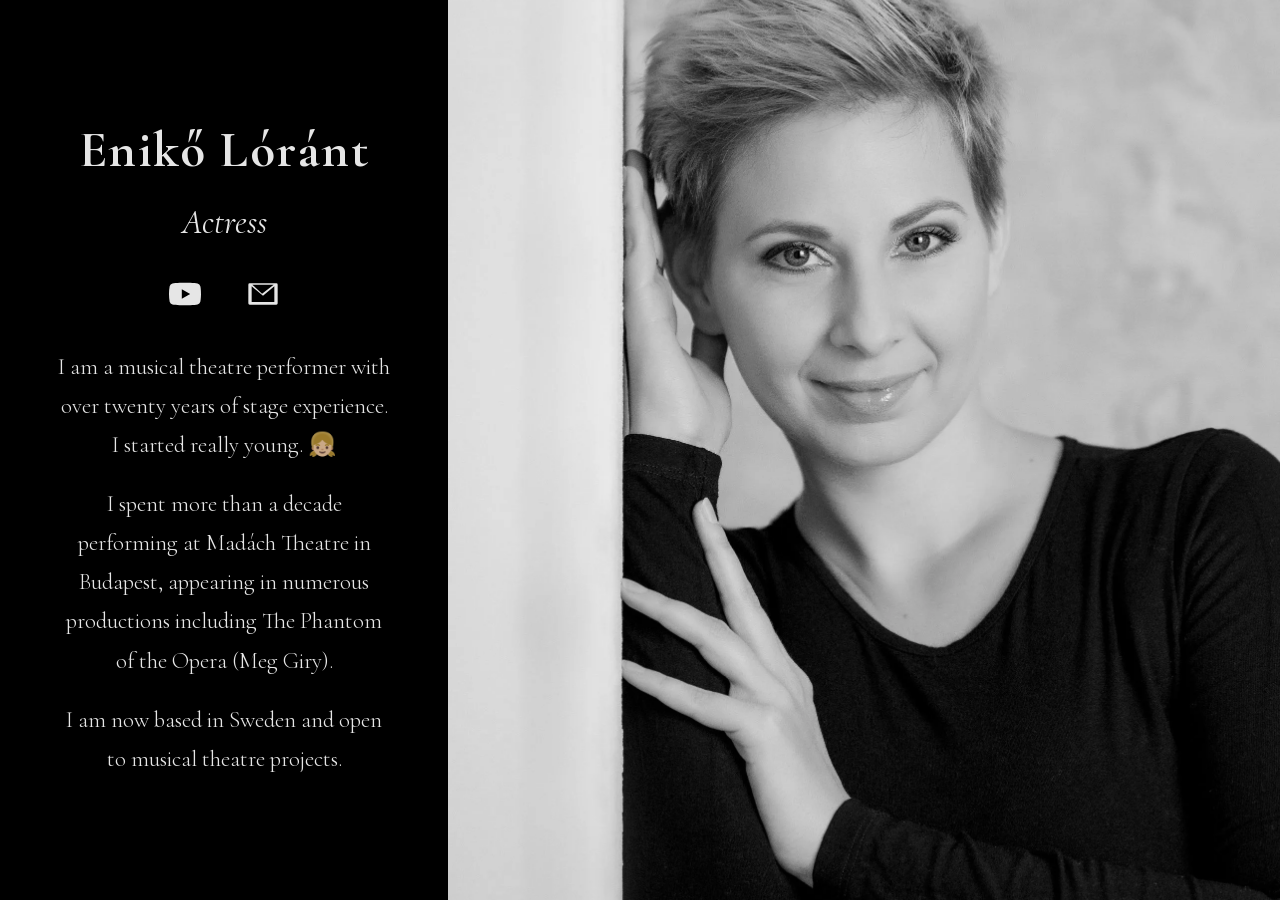
==== src/index.html @ e05549c2 "chore: initial commit" ====
<!DOCTYPE html>
<html lang="en">
<head>
  <meta charset="UTF-8">
  <meta name="viewport" content="width=device-width, initial-scale=1.0">
  <title>Enikő Lóránt — Actress</title>
  <meta name="description" content="Enikő Lóránt is a musical theatre performer with over twenty years of stage experience, now based in Sweden.">
  <meta property="og:title" content="Enikő Lóránt — Actress">
  <meta property="og:description" content="Musical theatre performer with over twenty years of stage experience, now based in Sweden.">
  <meta property="og:image" content="https://enikolorant.com/images/og.png">
  <meta property="og:url" content="https://enikolorant.com/">
  <meta property="og:type" content="website">
  <meta name="twitter:card" content="summary_large_image">
  <meta name="theme-color" content="#000000">
  <link rel="canonical" href="https://enikolorant.com/">
  <link rel="icon" type="image/png" sizes="32x32" href="favicon-32.png">
  <link rel="icon" type="image/png" sizes="16x16" href="favicon-16.png">
  <link rel="apple-touch-icon" href="apple-touch-icon.png">
  <link rel="preload" href="images/portrait.webp" as="image" type="image/webp">
  <link rel="preload" href="fonts/cormorant-garamond.woff2" as="font" type="font/woff2" crossorigin>
  <link rel="preload" href="fonts/cormorant-garamond-italic.woff2" as="font" type="font/woff2" crossorigin>
  <link rel="stylesheet" href="styles/main.css">
</head>
<body>
  <main class="page">
    <section class="panel-right">
      <img src="images/portrait.webp" alt="Enikő Lóránt — portrait photograph" width="1669" height="2500">
    </section>

    <section class="panel-left">
      <h1 class="name">Enikő Lóránt</h1>
      <p class="title">Actress</p>

      <nav class="social-links" aria-label="Social links">
        <a href="https://www.youtube.com/watch?v=s2dcuFRDiwc" target="_blank" rel="noopener" aria-label="YouTube">
          <svg viewBox="0 0 24 24" aria-hidden="true">
            <path d="M23.5 6.2a3 3 0 0 0-2.1-2.1C19.5 3.5 12 3.5 12 3.5s-7.5 0-9.4.6A3 3 0 0 0 .5 6.2 31.4 31.4 0 0 0 0 12a31.4 31.4 0 0 0 .5 5.8 3 3 0 0 0 2.1 2.1c1.9.6 9.4.6 9.4.6s7.5 0 9.4-.6a3 3 0 0 0 2.1-2.1c.5-1.9.5-5.8.5-5.8s0-3.9-.5-5.8ZM9.6 15.5V8.5l6.3 3.5-6.3 3.5Z"/>
          </svg>
        </a>
        <a href="mailto:lorant.eniko@gmail.com" aria-label="Email">
          <svg viewBox="0 0 24 24" aria-hidden="true">
            <path d="M2 4h20a1 1 0 0 1 1 1v14a1 1 0 0 1-1 1H2a1 1 0 0 1-1-1V5a1 1 0 0 1 1-1Zm10 9.3L3.5 6.2V18h17V6.2L12 13.3Zm-.7-1.5L20 5H4l7.3 6.8Z"/>
          </svg>
        </a>
      </nav>

      <div class="bio">
        <p>I am a musical theatre performer with over twenty years of stage experience. I started really young. &#x1F467;&#x1F3FC;</p>
        <p>I spent more than a decade performing at Madách Theatre in Budapest, appearing in numerous productions including The Phantom of the Opera (Meg Giry).</p>
        <p>I am now based in Sweden and open to musical theatre projects.</p>
      </div>
    </section>
  </main>
</body>
</html>
---- src/styles/main.css ----
@font-face {
  font-family: 'Cormorant Garamond';
  font-style: normal;
  font-weight: 300 700;
  font-display: swap;
  src: url('../fonts/cormorant-garamond.woff2') format('woff2');
}

@font-face {
  font-family: 'Cormorant Garamond';
  font-style: italic;
  font-weight: 400;
  font-display: swap;
  src: url('../fonts/cormorant-garamond-italic.woff2') format('woff2');
}

*,
*::before,
*::after {
  margin: 0;
  padding: 0;
  box-sizing: border-box;
}

:root {
  --color-bg: #000;
  --color-text: rgba(255, 255, 255, 0.9);
  --font-family: 'Cormorant Garamond', Georgia, 'Times New Roman', serif;
}

html, body {
  height: 100%;
  scrollbar-width: none;
}

::-webkit-scrollbar {
  display: none;
}

body {
  font-family: var(--font-family);
  color: var(--color-text);
  background: var(--color-bg);
  -webkit-font-smoothing: antialiased;
  overflow: hidden;
}

@keyframes fadeIn {
  from { opacity: 0; }
  to { opacity: 1; }
}

@media (prefers-reduced-motion: reduce) {
  .page {
    animation: none;
  }
}

.page {
  display: flex;
  flex-direction: column;
  height: 100vh;
  height: 100dvh;
  animation: fadeIn 2s ease;
}

/* Left panel */
.panel-left {
  padding: 56px 36px 96px;
  display: flex;
  flex-direction: column;
  align-items: center;
  text-align: center;
  overflow-y: auto;
  background: var(--color-bg);
}

.name {
  font-size: 51px;
  font-weight: 700;
  letter-spacing: 0.03em;
  line-height: 1.15;
}

.title {
  margin-top: 17px;
  font-size: 34px;
  font-weight: 300;
  font-style: italic;
  line-height: 1.5;
  color: var(--color-text);
}

.social-links {
  margin-top: 11px;
  display: flex;
  gap: 8px;
}

.social-links a {
  display: flex;
  align-items: center;
  justify-content: center;
  padding: 19px;
  color: var(--color-text);
  text-decoration: none;
  transition: opacity 0.2s;
}

.social-links a:hover {
  opacity: 0.8;
}

.social-links svg {
  width: 32px;
  height: 32px;
  fill: currentColor;
}

.bio {
  margin-top: 19px;
  font-size: 23px;
  font-weight: 300;
  line-height: 1.7;
}

.bio p + p {
  margin-top: 20px;
}

/* Right panel — photo */
.panel-right {
  flex: none;
  height: 50vh;
  height: 50dvh;
  overflow: hidden;
}

.panel-right img {
  width: 100%;
  height: 100%;
  object-fit: cover;
  object-position: 50% 41%;
  display: block;
}

/* Desktop */
@media (min-width: 1024px) {
  body {
    overflow: hidden;
  }

  .page {
    flex-direction: row-reverse;
    height: 100vh;
    height: 100dvh;
  }

  .panel-left {
    width: 35%;
    padding: 56px;
    justify-content: center;
    overflow-y: auto;
  }

  .panel-right {
    flex: 1;
    height: 100%;
  }
}

/* Mobile — scrollable */
@media (max-width: 1023px) {
  body {
    overflow: auto;
  }

  .page {
    height: auto;
    min-height: 100vh;
    min-height: 100dvh;
  }
}
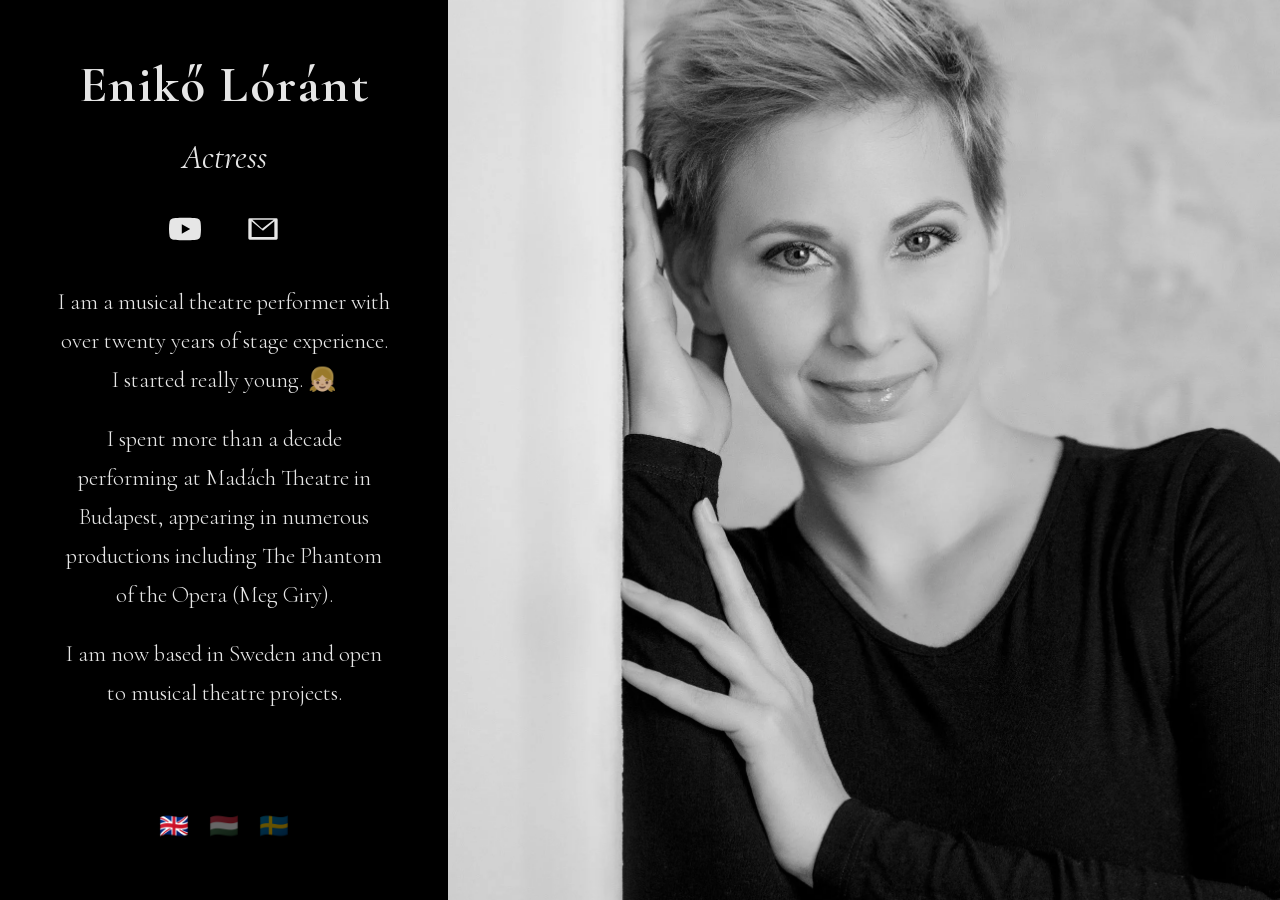
==== commit 85c0519a: "feat: add languages" ====
--- a/src/index.html
+++ b/src/index.html
@@ -1,5 +1,5 @@
 <!DOCTYPE html>
-<html lang="en">
+<html lang="en-GB" data-lang="en">
 <head>
   <meta charset="UTF-8">
   <meta name="viewport" content="width=device-width, initial-scale=1.0">
@@ -11,6 +11,9 @@
   <meta property="og:url" content="https://enikolorant.com/">
   <meta property="og:type" content="website">
   <meta name="twitter:card" content="summary_large_image">
+  <meta name="twitter:title" content="Enikő Lóránt — Actress">
+  <meta name="twitter:description" content="Musical theatre performer with over twenty years of stage experience, now based in Sweden.">
+  <meta name="twitter:image" content="https://enikolorant.com/images/og.png">
   <meta name="theme-color" content="#000000">
   <link rel="canonical" href="https://enikolorant.com/">
   <link rel="icon" type="image/png" sizes="32x32" href="favicon-32.png">
@@ -29,7 +32,9 @@
 
     <section class="panel-left">
       <h1 class="name">Enikő Lóránt</h1>
-      <p class="title">Actress</p>
+      <p class="title t" lang="en">Actress</p>
+      <p class="title t" lang="hu">Színésznő</p>
+      <p class="title t" lang="sv">Skådespelerska</p>
 
       <nav class="social-links" aria-label="Social links">
         <a href="https://www.youtube.com/watch?v=s2dcuFRDiwc" target="_blank" rel="noopener" aria-label="YouTube">
@@ -45,11 +50,65 @@
       </nav>
 
       <div class="bio">
-        <p>I am a musical theatre performer with over twenty years of stage experience. I started really young. &#x1F467;&#x1F3FC;</p>
-        <p>I spent more than a decade performing at Madách Theatre in Budapest, appearing in numerous productions including The Phantom of the Opera (Meg Giry).</p>
-        <p>I am now based in Sweden and open to musical theatre projects.</p>
+        <div class="t" lang="en">
+          <p>I am a musical theatre performer with over twenty years of stage experience. I started really young. &#x1F467;&#x1F3FC;</p>
+          <p>I spent more than a decade performing at Madách Theatre in Budapest, appearing in numerous productions including The Phantom of the Opera (Meg Giry).</p>
+          <p>I am now based in Sweden and open to musical theatre projects.</p>
+        </div>
+        <div class="t" lang="hu">
+          <p>Musical színésznő vagyok, több mint húsz év színpadi tapasztalattal. Nagyon fiatalon kezdtem. &#x1F467;&#x1F3FC;</p>
+          <p>Több mint egy évtizeden át játszottam a budapesti Madách Színházban, számos produkcióban, többek között Az Operaház Fantomjában (Meg Giry).</p>
+          <p>Jelenleg Svédországban élek, és nyitott vagyok musical projektekre.</p>
+        </div>
+        <div class="t" lang="sv">
+          <p>Jag är musikalartist med över tjugo års scenerfarenhet. Jag började väldigt ung. &#x1F467;&#x1F3FC;</p>
+          <p>Jag tillbringade mer än ett decennium på Madách-teatern i Budapest där jag medverkade i många produktioner, bland annat Fantomen på Operan (Meg Giry).</p>
+          <p>Jag bor nu i Sverige och är öppen för musikalteaterprojekt.</p>
+        </div>
+      </div>
+
+      <div class="lang-selector" aria-label="Language">
+        <button data-lang="en" aria-label="English">🇬🇧</button>
+        <button data-lang="hu" aria-label="Magyar">🇭🇺</button>
+        <button data-lang="sv" aria-label="Svenska">🇸🇪</button>
       </div>
     </section>
   </main>
+  <script>
+    (function () {
+      var langMap = { en: 'en-GB', hu: 'hu', sv: 'sv' };
+
+      function detect() {
+        var saved = localStorage.getItem('lang');
+        if (saved && langMap[saved]) return saved;
+        var langs = navigator.languages || [navigator.language || 'en'];
+        for (var i = 0; i < langs.length; i++) {
+          var code = langs[i].toLowerCase();
+          if (code.startsWith('hu')) return 'hu';
+          if (code.startsWith('sv')) return 'sv';
+          if (code.startsWith('en')) return 'en';
+        }
+        return 'en';
+      }
+
+      function apply(lang) {
+        document.documentElement.setAttribute('data-lang', lang);
+        document.documentElement.lang = langMap[lang];
+        document.querySelectorAll('.lang-selector button').forEach(function (btn) {
+          btn.classList.toggle('active', btn.getAttribute('data-lang') === lang);
+        });
+      }
+
+      apply(detect());
+
+      document.querySelector('.lang-selector').addEventListener('click', function (e) {
+        var btn = e.target.closest('button[data-lang]');
+        if (!btn) return;
+        var lang = btn.getAttribute('data-lang');
+        localStorage.setItem('lang', lang);
+        apply(lang);
+      });
+    })();
+  </script>
 </body>
 </html>
--- a/src/styles/main.css
+++ b/src/styles/main.css
@@ -128,6 +128,41 @@
   margin-top: 20px;
 }
 
+/* i18n visibility */
+.t { display: none; }
+:root[data-lang="en"] .t[lang="en"],
+:root[data-lang="hu"] .t[lang="hu"],
+:root[data-lang="sv"] .t[lang="sv"] { display: block; }
+
+/* Language selector */
+.lang-selector {
+  margin-top: auto;
+  padding-top: 32px;
+  display: flex;
+  gap: 4px;
+  justify-content: center;
+}
+
+.lang-selector button {
+  background: none;
+  border: none;
+  font-size: 24px;
+  cursor: pointer;
+  padding: 6px 8px;
+  border-radius: 6px;
+  opacity: 0.4;
+  transition: opacity 0.2s;
+  line-height: 1;
+}
+
+.lang-selector button:hover {
+  opacity: 0.7;
+}
+
+.lang-selector button.active {
+  opacity: 1;
+}
+
 /* Right panel — photo */
 .panel-right {
   flex: none;
